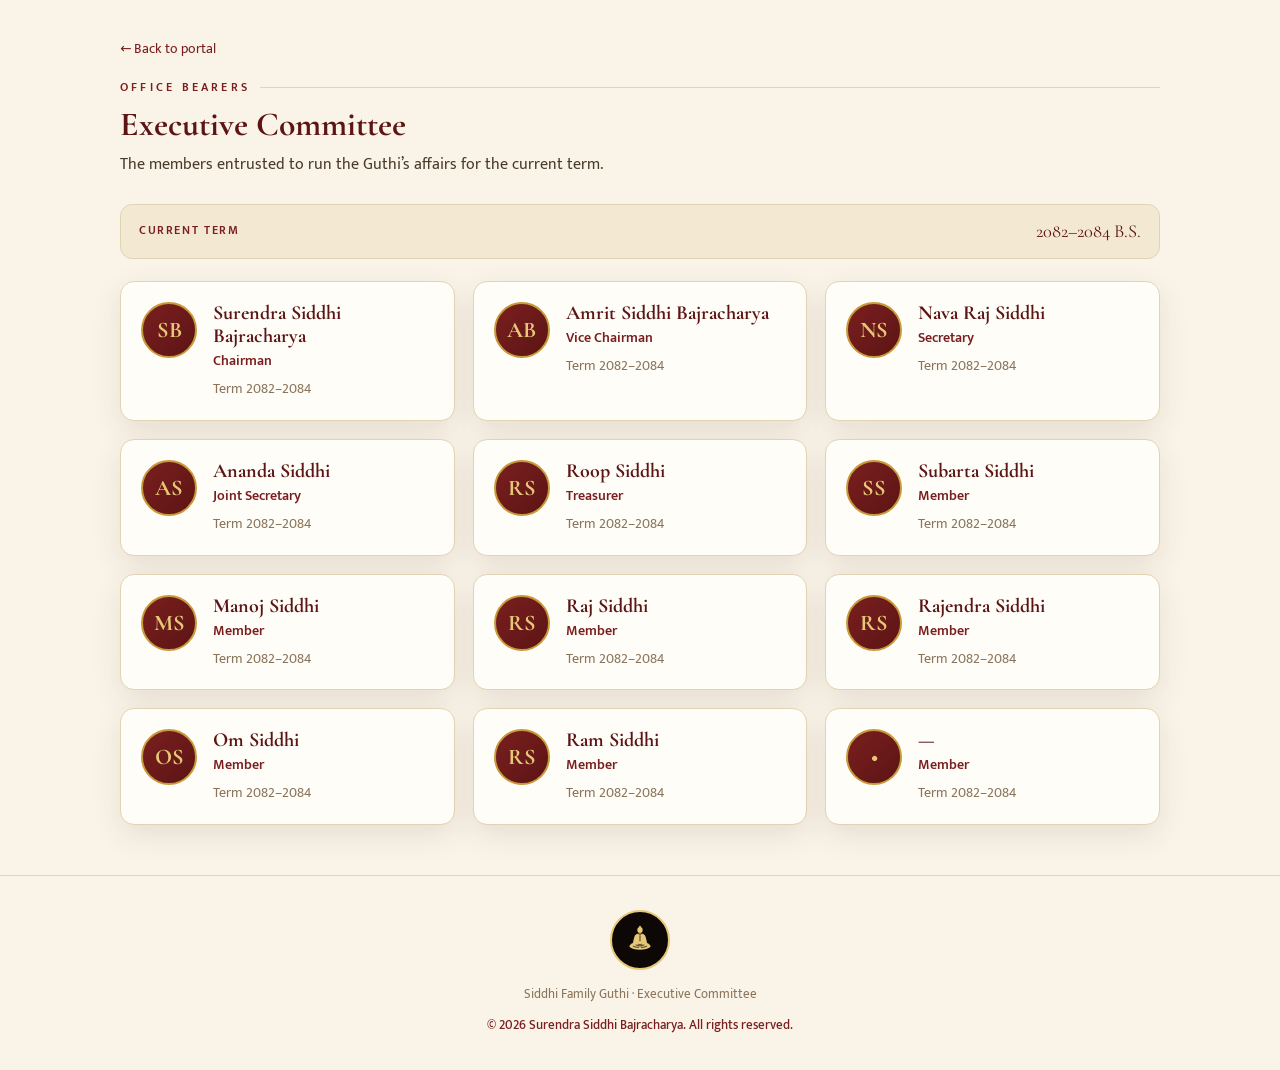
==== committee.html @ e13646ce "Add files via upload" ====
<!DOCTYPE html>
<html lang="en">
<head>
<meta charset="UTF-8">
<meta name="viewport" content="width=device-width, initial-scale=1.0">
<title>Executive Committee · Siddhi Family Guthi</title>
<link rel="preconnect" href="https://fonts.googleapis.com">
<link rel="preconnect" href="https://fonts.gstatic.com" crossorigin>
<link href="https://fonts.googleapis.com/css2?family=Cormorant+Garamond:wght@500;600;700&family=Mukta:wght@300;400;500;600;700&display=swap" rel="stylesheet">
<link rel="stylesheet" href="styles.css">
</head>
<body class="subpage">

<!-- Reusable emblem (placeholder — swap this <symbol> block later) -->
<svg width="0" height="0" style="position:absolute" aria-hidden="true">
  <symbol id="emblem" viewBox="0 0 120 120">
    <g fill="var(--gold-soft)" stroke="none">
      <circle cx="60" cy="20" r="2.8"/>
      <ellipse cx="60" cy="30" rx="8" ry="9"/>
      <path d="M60 40 C 51 40, 45 44, 43 51 C 41 57, 40 63, 39 69 C 33 71, 29 75, 28 80 C 34 86, 46 89, 60 89 C 74 89, 86 86, 92 80 C 91 75, 87 71, 81 69 C 80 63, 79 57, 77 51 C 75 44, 69 40, 60 40 Z"/>
    </g>
    <g fill="none" stroke="#0d0805" stroke-width="2.2" stroke-linecap="round" stroke-linejoin="round">
      <path d="M54 41 q6 5 12 0"/>
      <path d="M60 47 v16"/>
      <path d="M48 75 q12 7 24 0"/>
      <path d="M55 73 q5 4 10 0"/>
      <path d="M40 79 q8 4 16 3 M80 79 q-8 4 -16 3"/>
    </g>
  </symbol>
</svg>

<main class="wrap">
  <a href="index.html" class="back-link">&larr; Back to portal</a>

  <div class="page-head">
    <div class="eyebrow">Office bearers</div>
    <h2>Executive Committee</h2>
    <p>The members entrusted to run the Guthi&rsquo;s affairs for the current term.</p>
  </div>

  <div class="term-banner">
    <span class="label">Current term</span>
    <span class="val" id="termVal">&mdash;</span>
  </div>

  <div class="people" id="peopleList"></div>
</main>

<footer>
  <div class="footer-emblem"><svg class="emblem-svg"><use href="#emblem"/></svg></div>
  Siddhi Family Guthi &middot; Executive Committee<br>
  <span class="copyright">&copy; <span id="year"></span> Surendra Siddhi Bajracharya. All rights reserved.</span>
</footer>

<script src="data.js"></script>
<script src="subpages.js"></script>
<script>renderCommittee();</script>
</body>
</html>
---- styles.css ----
:root{
    --ink:#2b1d12;
    --maroon:#7a1f1f;
    --maroon-deep:#5c1414;
    --gold:#c79a3a;
    --gold-soft:#e6c878;
    --paper:#faf4e8;
    --paper-2:#f3e8d2;
    --card:#fffdf8;
    --line:#e2d3b4;
    --muted:#8a755b;
    --shadow:0 10px 30px rgba(60,30,10,.10);
  }
  *{box-sizing:border-box;margin:0;padding:0}
  html{scroll-behavior:smooth}
  body{
    font-family:'Mukta',system-ui,sans-serif;
    color:var(--ink);
    background:var(--paper);
    line-height:1.6;
  }
  a{color:inherit}

  /* ---------- Banner ---------- */
  .banner{
    position:relative;
    background:
      linear-gradient(rgba(46,12,12,.78),rgba(46,12,12,.82)),
      repeating-linear-gradient(45deg,#5c1414 0 22px,#641717 22px 44px);
    color:var(--paper);
    text-align:center;
    padding:46px 20px 40px;
    border-bottom:4px solid var(--gold);
  }
  .banner::before,.banner::after{
    content:"";position:absolute;top:0;bottom:0;width:46px;
    background:repeating-linear-gradient(0deg,var(--gold) 0 14px,transparent 14px 28px);
    opacity:.55;
  }
  .banner::before{left:0}
  .banner::after{right:0}
  .crest{
    width:72px;height:72px;margin:0 auto 14px;border-radius:50%;
    display:flex;align-items:center;justify-content:center;
    border:2px solid var(--gold-soft);
    background:#0d0805;
  }
  .crest .emblem-svg{width:48px;height:48px}
  .emblem-svg{display:block}
  .ghar{
    font-family:'Mukta',sans-serif;font-weight:600;letter-spacing:.32em;
    text-transform:uppercase;font-size:.72rem;color:var(--gold-soft);
  }
  .banner h1{
    font-family:'Cormorant Garamond',serif;font-weight:700;
    font-size:clamp(2.1rem,6vw,3.4rem);line-height:1.05;margin:6px 0 8px;
  }
  .banner .sub{font-size:.95rem;color:#f0e3c7;font-style:italic;max-width:560px;margin:0 auto}
  .banner .meaning{font-size:.78rem;color:#d8c39a;margin-top:10px}

  .wrap{max-width:1080px;margin:0 auto;padding:0 20px}

  /* ---------- About ---------- */
  .about{padding:54px 0 10px}
  .eyebrow{
    font-weight:600;letter-spacing:.28em;text-transform:uppercase;
    font-size:.72rem;color:var(--maroon);margin-bottom:10px;
    display:flex;align-items:center;gap:10px;
  }
  .eyebrow::after{content:"";height:1px;flex:1;background:var(--line)}
  .about h2{font-family:'Cormorant Garamond',serif;font-size:2rem;color:var(--maroon-deep);margin-bottom:14px}
  .about p{max-width:780px;color:#4a3a29;margin-bottom:12px}

  /* ---------- Section heads ---------- */
  .sec{padding:40px 0}
  .sec-title{font-family:'Cormorant Garamond',serif;font-size:1.7rem;color:var(--maroon-deep);margin-bottom:18px}

  /* ---------- Portal buttons ---------- */
  .grid{display:grid;grid-template-columns:repeat(auto-fit,minmax(155px,1fr));gap:16px}
  .tile{
    background:var(--card);border:1px solid var(--line);border-radius:14px;
    padding:22px 18px;text-align:center;cursor:pointer;
    box-shadow:var(--shadow);transition:transform .18s ease,border-color .18s ease,box-shadow .18s ease;
    display:flex;flex-direction:column;align-items:center;gap:10px;
    font:inherit;color:inherit;
  }
  .tile:hover,.tile:focus-visible{
    transform:translateY(-4px);border-color:var(--gold);
    box-shadow:0 16px 36px rgba(122,31,31,.16);outline:none;
  }
  .tile .ic{
    width:50px;height:50px;border-radius:12px;display:flex;align-items:center;justify-content:center;
    background:linear-gradient(135deg,#7a1f1f,#a83333);color:var(--gold-soft);
  }
  .tile .ic svg{width:26px;height:26px}
  .tile .t{font-weight:600;font-size:1rem;color:var(--maroon-deep)}
  .tile .d{font-size:.78rem;color:var(--muted)}

  /* ---------- Events ---------- */
  .events{display:grid;grid-template-columns:1.3fr 1fr;gap:22px}
  .panel{background:var(--card);border:1px solid var(--line);border-radius:14px;padding:22px;box-shadow:var(--shadow)}
  .panel h3{font-family:'Cormorant Garamond',serif;font-size:1.3rem;color:var(--maroon-deep);margin-bottom:14px;display:flex;align-items:center;gap:8px}
  .ev{display:flex;gap:14px;padding:12px 0;border-bottom:1px dashed var(--line)}
  .ev:last-child{border-bottom:none}
  .date{
    flex-shrink:0;width:52px;text-align:center;background:var(--paper-2);
    border:1px solid var(--line);border-radius:10px;padding:6px 0;
  }
  .date .d{font-family:'Cormorant Garamond',serif;font-weight:700;font-size:1.3rem;color:var(--maroon);line-height:1}
  .date .m{font-size:.62rem;text-transform:uppercase;letter-spacing:.12em;color:var(--muted)}
  .ev .info{flex:1}
  .ev .info .name{font-weight:600;font-size:.96rem}
  .ev .info .meta{font-size:.8rem;color:var(--muted)}
  .pill{display:inline-block;font-size:.66rem;font-weight:600;text-transform:uppercase;letter-spacing:.08em;
    padding:2px 9px;border-radius:20px;background:#f0e1c1;color:var(--maroon);margin-top:4px}
  .quick li{list-style:none;padding:9px 0;border-bottom:1px dashed var(--line);display:flex;justify-content:space-between;font-size:.92rem}
  .quick li:last-child{border-bottom:none}
  .quick .tag{color:var(--muted);font-size:.8rem}

  /* ---------- Modal / iframe ---------- */
  .overlay{
    position:fixed;inset:0;background:rgba(35,15,8,.6);backdrop-filter:blur(3px);
    display:none;align-items:center;justify-content:center;padding:18px;z-index:50;
  }
  .overlay.on{display:flex}
  .modal{
    background:var(--card);border-radius:16px;width:100%;max-width:1000px;height:88vh;
    display:flex;flex-direction:column;overflow:hidden;border:1px solid var(--gold);
    box-shadow:0 30px 80px rgba(0,0,0,.4);
  }
  .modal-bar{
    display:flex;align-items:center;justify-content:space-between;
    background:linear-gradient(135deg,var(--maroon),var(--maroon-deep));color:var(--paper);
    padding:14px 18px;
  }
  .modal-bar h4{font-family:'Cormorant Garamond',serif;font-size:1.25rem;font-weight:600}
  .modal-bar button{background:rgba(255,255,255,.15);border:none;color:#fff;width:34px;height:34px;
    border-radius:8px;font-size:1.2rem;cursor:pointer;transition:background .15s}
  .modal-bar button:hover{background:rgba(255,255,255,.3)}
  /* iframe wrapper crops the top Google Apps Script bar to hide its banner */
  .frame-clip{flex:1;position:relative;overflow:hidden;background:var(--paper)}
  .frame-clip iframe{
    position:absolute;left:0;width:100%;border:0;
    top:-40px;            /* push the Google message above the visible area */
    height:calc(100% + 40px);
  }
  .loading{position:absolute;inset:0;display:flex;align-items:center;justify-content:center;
    color:var(--muted);font-style:italic;gap:10px}
  .spin{width:18px;height:18px;border:2px solid var(--line);border-top-color:var(--maroon);border-radius:50%;animation:r 1s linear infinite}
  @keyframes r{to{transform:rotate(360deg)}}

  footer{text-align:center;padding:34px 20px;color:var(--muted);font-size:.82rem;border-top:1px solid var(--line);margin-top:30px}
  footer .om{color:var(--maroon);font-family:'Cormorant Garamond',serif;font-size:1.4rem}
  .footer-emblem{width:60px;height:60px;margin:0 auto 14px;border-radius:50%;background:#0d0805;border:2px solid var(--gold-soft);display:flex;align-items:center;justify-content:center}
  .footer-emblem .emblem-svg{width:40px;height:40px}
  footer .copyright{display:inline-block;margin-top:10px;color:var(--maroon);font-weight:500}

  /* ---------- Leadership trio band ---------- */
  .lead-band{background:linear-gradient(135deg,var(--maroon),var(--maroon-deep));border-bottom:3px solid var(--gold)}
  .lead-inner{max-width:1080px;margin:0 auto;padding:18px 20px;display:grid;grid-template-columns:repeat(3,1fr);gap:14px}
  .lead-card{display:flex;flex-direction:column;align-items:center;gap:2px;text-align:center;padding:12px 14px;border-radius:12px;background:rgba(255,255,255,.06);border:1px solid rgba(230,200,120,.25)}
  .lead-role{font-weight:600;letter-spacing:.12em;text-transform:uppercase;font-size:.66rem;color:var(--gold-soft)}
  .lead-name{font-family:'Cormorant Garamond',serif;font-weight:700;font-size:1.35rem;color:var(--paper);line-height:1.15}
  .lead-sub{font-size:.78rem;color:#e9d6b0;font-style:italic}
  .lead-card.is-pala{background:linear-gradient(135deg,var(--gold),var(--gold-soft));border-color:var(--gold-soft)}
  .lead-card.is-pala .lead-role{color:var(--maroon-deep)}
  .lead-card.is-pala .lead-name{color:var(--maroon-deep)}
  .lead-card.is-pala .lead-sub{color:#6b4a1e}

  /* ---------- Prey turn ---------- */
  .prey-spotlight{display:grid;grid-template-columns:1.1fr 1fr;gap:18px;margin-bottom:18px}
  .prey-now{background:linear-gradient(135deg,var(--maroon),var(--maroon-deep));color:var(--paper);border-radius:14px;padding:24px;box-shadow:var(--shadow);display:flex;flex-direction:column;justify-content:center;border:1px solid var(--gold)}
  .now-label{font-size:.7rem;font-weight:700;text-transform:uppercase;letter-spacing:.14em;color:var(--gold-soft)}
  .now-name{font-family:'Cormorant Garamond',serif;font-weight:700;font-size:2rem;line-height:1.1;margin:6px 0 4px}
  .now-dates{font-size:.85rem;color:#f0e3c7;font-style:italic}
  .prey-next{background:var(--card);border:1px solid var(--line);border-radius:14px;padding:20px 22px;box-shadow:var(--shadow)}
  .next-label{font-size:.7rem;font-weight:700;text-transform:uppercase;letter-spacing:.14em;color:var(--maroon)}
  .prey-next ul{list-style:none;margin-top:10px}
  .prey-next li{display:flex;justify-content:space-between;align-items:baseline;padding:8px 0;border-bottom:1px dashed var(--line);font-size:.95rem}
  .prey-next li:last-child{border-bottom:none}
  .prey-next li .pos{font-size:.72rem;color:var(--muted);margin-left:10px}

  .prey-find{margin-bottom:14px}
  .prey-find input{width:100%;padding:13px 16px;border:1px solid var(--line);border-radius:10px;background:var(--card);font:inherit;color:var(--ink)}
  .prey-find input:focus{outline:none;border-color:var(--gold);box-shadow:0 0 0 3px rgba(199,154,58,.18)}
  .search-result{margin-top:10px;font-size:.92rem}
  .search-result .hit{background:var(--paper-2);border:1px solid var(--gold);border-radius:10px;padding:12px 16px;display:flex;justify-content:space-between;align-items:baseline;gap:10px}
  .search-result .hit .nm{font-weight:600;color:var(--maroon-deep)}
  .search-result .hit .when{font-size:.85rem;color:var(--muted)}
  .search-result .none{color:var(--muted);padding:6px 2px}

  .prey-all{background:var(--card);border:1px solid var(--line);border-radius:14px;box-shadow:var(--shadow)}
  .prey-all summary{cursor:pointer;padding:16px 20px;font-weight:600;color:var(--maroon-deep);list-style:none}
  .prey-all summary::-webkit-details-marker{display:none}
  .prey-all summary::before{content:"\25B8";display:inline-block;margin-right:10px;color:var(--gold);transition:transform .2s}
  .prey-all[open] summary::before{transform:rotate(90deg)}
  .prey-list{list-style:none;padding:0 20px 18px;display:grid;grid-template-columns:repeat(auto-fill,minmax(230px,1fr));gap:8px}
  .prey-list li{display:flex;align-items:center;gap:10px;padding:9px 12px;border:1px solid var(--line);border-radius:9px;background:var(--paper);font-size:.9rem}
  .prey-list li .num{flex-shrink:0;font-size:.72rem;font-weight:600;color:var(--muted);width:30px}
  .prey-list li .who{font-weight:500;color:var(--ink)}
  .prey-list li.current{background:linear-gradient(135deg,#fbe9c4,#f6dba0);border-color:var(--gold)}
  .prey-list li.current .who{color:var(--maroon-deep);font-weight:700}
  .prey-list li.deceased{opacity:.5}
  .prey-list li.deceased .who{text-decoration:line-through}
  .prey-list li.deceased::after{content:"";margin-left:auto}

  @media(max-width:760px){
    .events{grid-template-columns:1fr}
    .prey-spotlight{grid-template-columns:1fr}
    .lead-inner{grid-template-columns:1fr}
    .banner::before,.banner::after{display:none}
  }
  @media(prefers-reduced-motion:reduce){*{animation:none!important;transition:none!important}}

  /* ============================================================
     Sub-page styles (Elder Persons, Executive Committee)
     ============================================================ */
  .subpage{padding:0}
  .subpage .wrap{padding-top:36px;padding-bottom:20px}
  .page-head{margin-bottom:26px}
  .page-head .eyebrow{margin-bottom:10px}
  .page-head h2{font-family:'Cormorant Garamond',serif;font-size:2.1rem;color:var(--maroon-deep);line-height:1.1}
  .page-head p{color:#4a3a29;max-width:680px;margin-top:8px}

  /* person cards */
  .people{display:grid;grid-template-columns:repeat(auto-fill,minmax(260px,1fr));gap:18px}
  .person{background:var(--card);border:1px solid var(--line);border-radius:14px;padding:20px;box-shadow:var(--shadow);display:flex;gap:16px;align-items:flex-start;transition:transform .15s ease,border-color .15s ease}
  .person:hover{transform:translateY(-3px);border-color:var(--gold)}
  .monogram{flex-shrink:0;width:56px;height:56px;border-radius:50%;display:flex;align-items:center;justify-content:center;font-family:'Cormorant Garamond',serif;font-weight:700;font-size:1.4rem;color:var(--gold-soft);background:linear-gradient(135deg,var(--maroon),var(--maroon-deep));border:2px solid var(--gold)}
  .person .pname{font-family:'Cormorant Garamond',serif;font-weight:700;font-size:1.25rem;color:var(--maroon-deep);line-height:1.15}
  .person .prole{font-weight:600;font-size:.9rem;color:var(--maroon);margin-top:2px}
  .person .pmeta{font-size:.86rem;color:var(--muted);margin-top:6px;line-height:1.5}
  .person .pmeta .row{display:block}
  .person .pmeta a{color:var(--maroon);text-decoration:none}
  .person .pmeta a:hover{text-decoration:underline}
  .person .pnote{font-size:.85rem;color:#5a4630;font-style:italic;margin-top:8px}

  /* committee: term banner */
  .term-banner{background:var(--paper-2);border:1px solid var(--line);border-radius:12px;padding:12px 18px;margin-bottom:22px;display:flex;justify-content:space-between;align-items:center;flex-wrap:wrap;gap:8px}
  .term-banner .label{font-size:.72rem;font-weight:600;letter-spacing:.14em;text-transform:uppercase;color:var(--maroon)}
  .term-banner .val{font-family:'Cormorant Garamond',serif;font-size:1.15rem;color:var(--maroon-deep)}

  /* back link for standalone viewing */
  .back-link{display:inline-flex;align-items:center;gap:6px;font-size:.85rem;color:var(--maroon);text-decoration:none;margin-bottom:18px}
  .back-link:hover{text-decoration:underline}

  /* date display: BS primary, AD secondary */
  .date-bs{font-weight:600}
  .date-ad{font-size:.82em;color:var(--muted)}
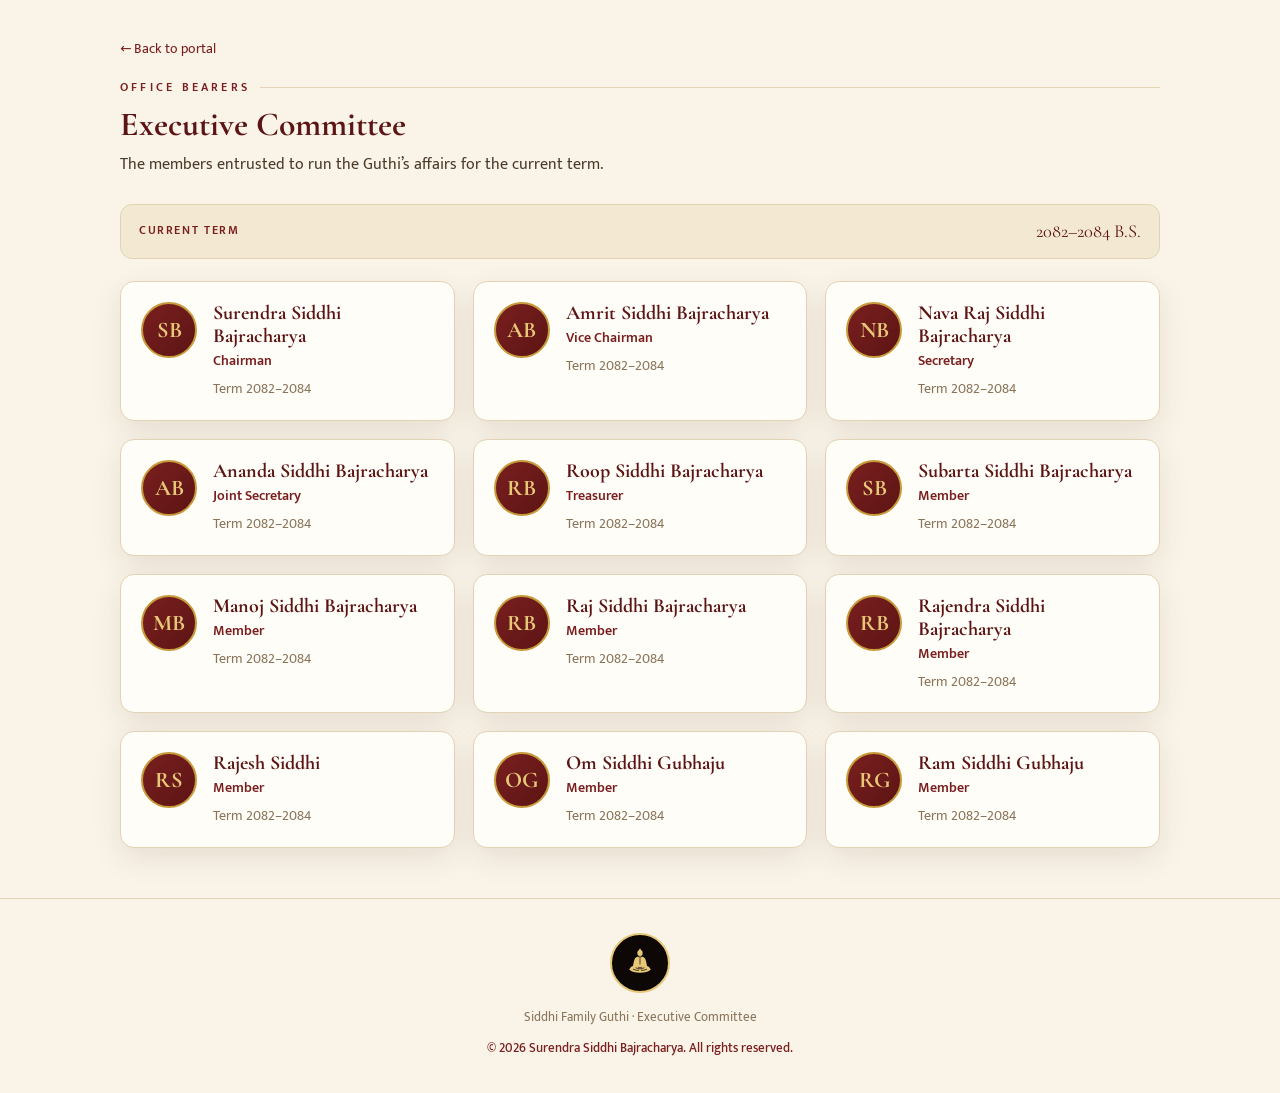
==== commit bf31bc4e: "Update committee.html" ====
--- a/committee.html
+++ b/committee.html
@@ -30,7 +30,7 @@
 </svg>
 
 <main class="wrap">
-  <a href="index.html" class="back-link">&larr; Back to portal</a>
+  <a href="index.html" class="back-link" id="backLink">&larr; Back to portal</a>
 
   <div class="page-head">
     <div class="eyebrow">Office bearers</div>
--- a/styles.css
+++ b/styles.css
@@ -120,29 +120,31 @@
   /* ---------- Modal / iframe ---------- */
   .overlay{
     position:fixed;inset:0;background:rgba(35,15,8,.6);backdrop-filter:blur(3px);
-    display:none;align-items:center;justify-content:center;padding:18px;z-index:50;
+    display:none;align-items:center;justify-content:center;padding:8px;z-index:50;
   }
   .overlay.on{display:flex}
   .modal{
-    background:var(--card);border-radius:16px;width:100%;max-width:1000px;height:88vh;
+    background:var(--card);border-radius:16px;width:100%;max-width:1200px;height:94vh;
     display:flex;flex-direction:column;overflow:hidden;border:1px solid var(--gold);
     box-shadow:0 30px 80px rgba(0,0,0,.4);
+    /* per-app clip amount (px) to hide a provider banner; default 0 = no clip */
+    --clip:0px;
   }
   .modal-bar{
     display:flex;align-items:center;justify-content:space-between;
     background:linear-gradient(135deg,var(--maroon),var(--maroon-deep));color:var(--paper);
-    padding:14px 18px;
-  }
-  .modal-bar h4{font-family:'Cormorant Garamond',serif;font-size:1.25rem;font-weight:600}
-  .modal-bar button{background:rgba(255,255,255,.15);border:none;color:#fff;width:34px;height:34px;
-    border-radius:8px;font-size:1.2rem;cursor:pointer;transition:background .15s}
+    padding:7px 16px;
+  }
+  .modal-bar h4{font-family:'Cormorant Garamond',serif;font-size:1.05rem;font-weight:600}
+  .modal-bar button{background:rgba(255,255,255,.15);border:none;color:#fff;width:30px;height:30px;
+    border-radius:8px;font-size:1.1rem;cursor:pointer;transition:background .15s}
   .modal-bar button:hover{background:rgba(255,255,255,.3)}
-  /* iframe wrapper crops the top Google Apps Script bar to hide its banner */
+  /* iframe wrapper; clip is configurable per app via --clip (0 by default) */
   .frame-clip{flex:1;position:relative;overflow:hidden;background:var(--paper)}
   .frame-clip iframe{
     position:absolute;left:0;width:100%;border:0;
-    top:-40px;            /* push the Google message above the visible area */
-    height:calc(100% + 40px);
+    top:calc(-1 * var(--clip));        /* hide top var(--clip)px if a banner needs hiding */
+    height:calc(100% + var(--clip));
   }
   .loading{position:absolute;inset:0;display:flex;align-items:center;justify-content:center;
     color:var(--muted);font-style:italic;gap:10px}
